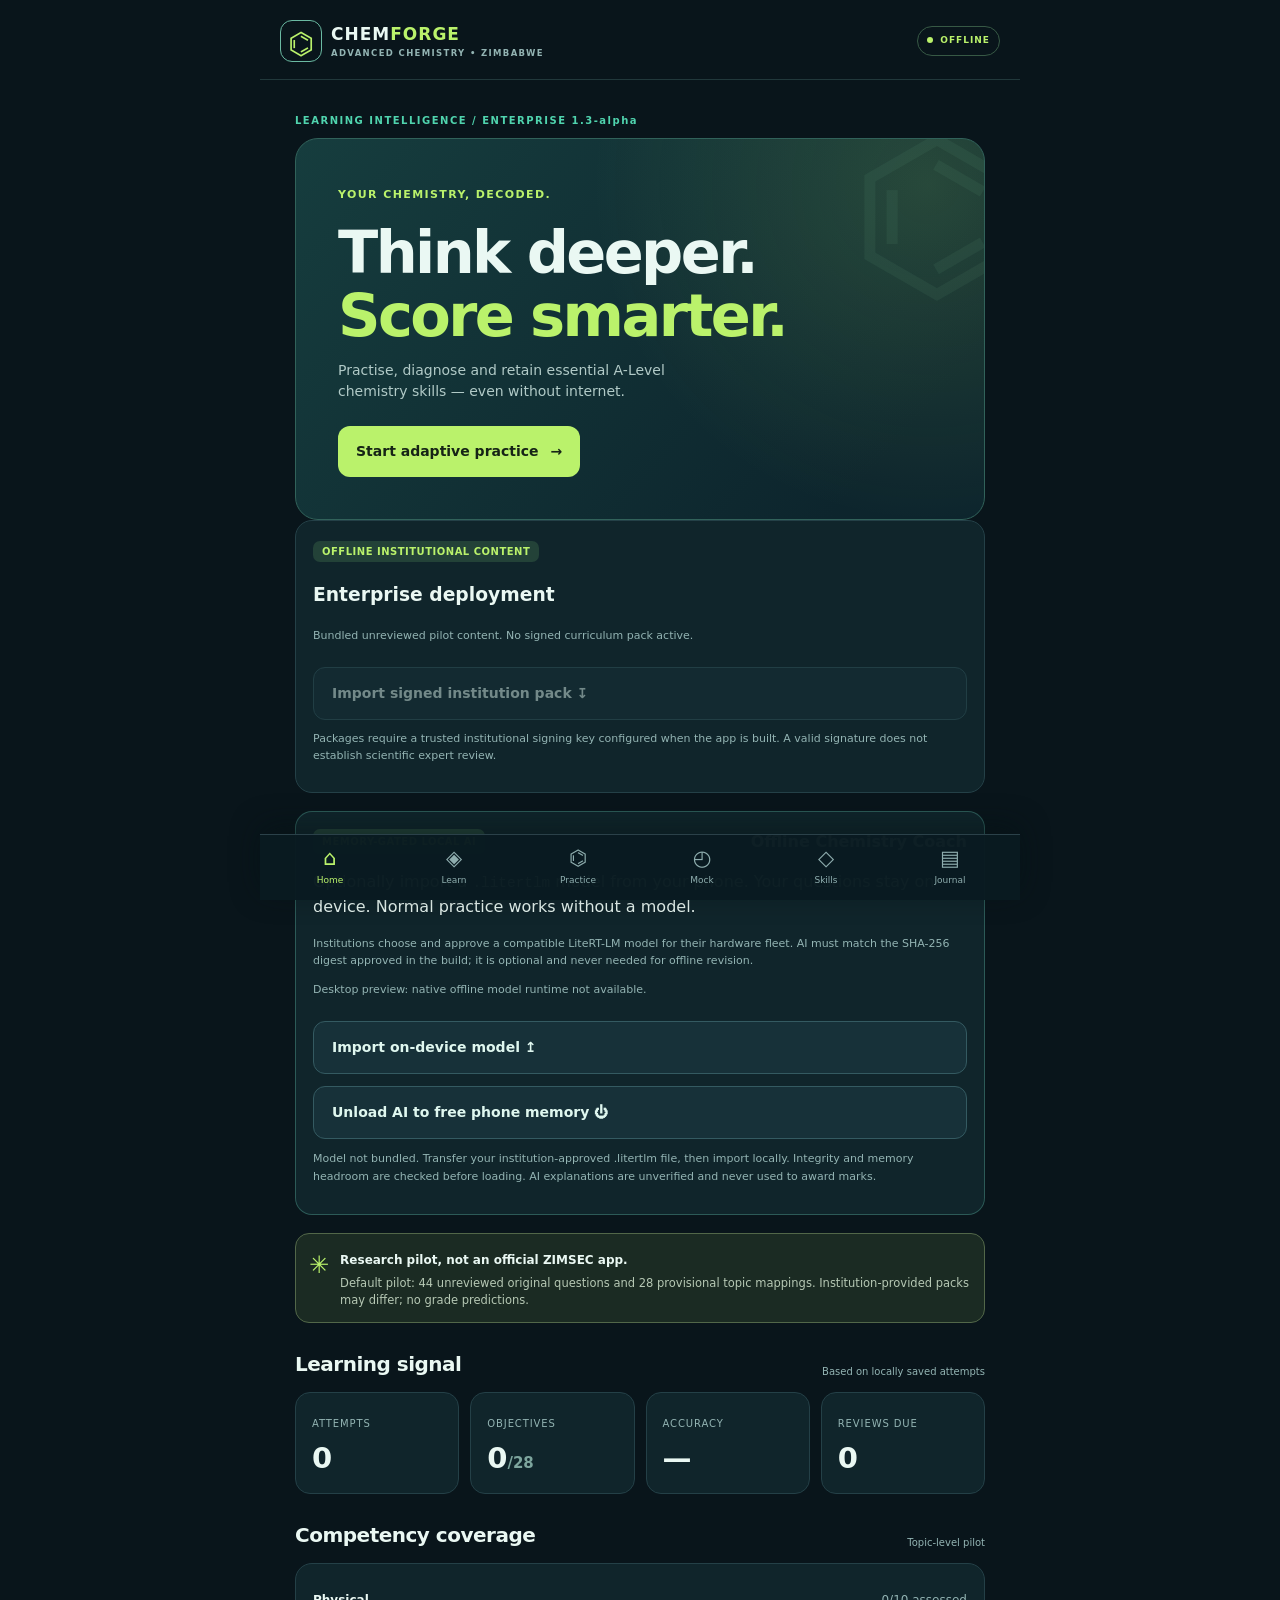
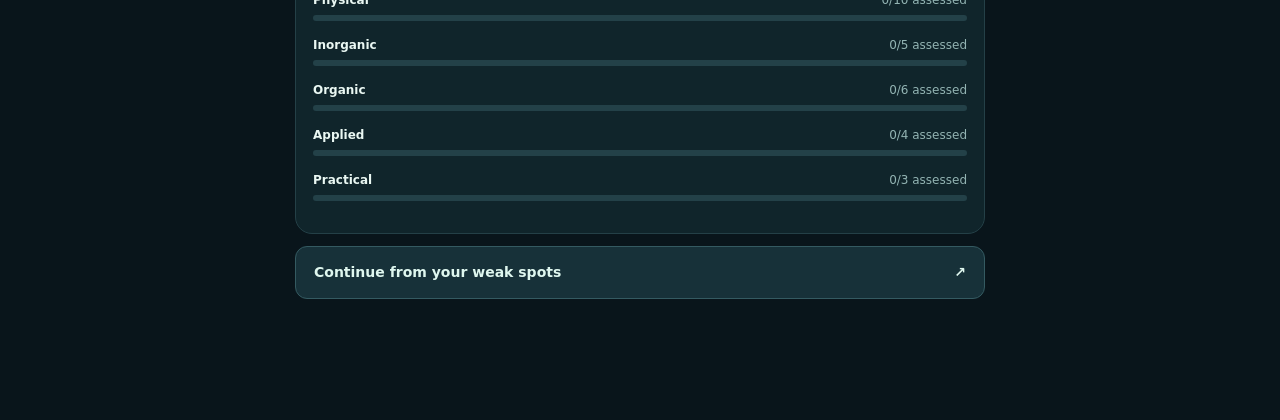
==== app/src/main/assets/index.html @ 0c1d4ecb "feat(android): import CHEMFORGE enterprise offline v1.3 and CI verification" ====
<!doctype html>
<html lang="en">
<head>
<meta charset="utf-8" />
<meta name="viewport" content="width=device-width, initial-scale=1, maximum-scale=5, viewport-fit=cover" />
<meta name="theme-color" content="#09151b" />
<title>CHEMFORGE • Offline Chemistry</title>
<link rel="stylesheet" href="styles.css" />
<script defer src="data.js"></script>
<script defer src="enterprise_pack.js"></script>
<script defer src="enterprise_policy.js"></script>
<script defer src="engine.js"></script>
<script defer src="coach.js"></script>
<script defer src="lessons.js"></script>
<script defer src="mock.js"></script>
<script defer src="app.js"></script>
</head>
<body>
<div class="app">
  <header class="top"><div class="logo"><div class="symbol">⌬</div><div><b>CHEM<span>FORGE</span></b><small>ADVANCED CHEMISTRY • ZIMBABWE</small></div></div><div class="offline"><i></i> OFFLINE</div></header>
  <main id="main">
  <section id="screen-home" class="screen active">
    <div class="eyebrow">LEARNING INTELLIGENCE / ENTERPRISE 1.3-alpha</div>
    <div class="hero"><span class="hero-kicker">YOUR CHEMISTRY, DECODED.</span><h1>Think deeper.<br/><em>Score smarter.</em></h1><p>Practise, diagnose and retain essential A-Level chemistry skills — even without internet.</p><button id="start-study" class="button primary">Start adaptive practice <span>→</span></button></div>
    <div class="card" id="institution-card"><span class="badge">OFFLINE INSTITUTIONAL CONTENT</span><h3>Enterprise deployment</h3>
      <p id="institution-status" class="minor">Pilot content installed. No institutional curriculum pack active.</p>
      <button type="button" id="pack-import" class="button secondary full">Import signed institution pack ↧</button>
      <p class="minor">Packages require a trusted institutional signing key configured when the app is built. A valid signature does not establish scientific expert review.</p>
    </div>
    <div class="card model-card" id="model-card">
      <div class="model-head"><span class="badge">MEMORY-GATED LOCAL AI</span><b>Offline Chemistry Coach</b></div>
      <p>Optionally import a <code>.litertlm</code> model from your phone. Your questions stay on-device. Normal practice works without a model.</p>
      <p class="minor">Institutions choose and approve a compatible LiteRT-LM model for their hardware fleet. AI must match the SHA-256 digest approved in the build; it is optional and never needed for offline revision.</p>
      <p id="model-status" class="minor" aria-live="polite">Checking model availability…</p>
      <button type="button" id="model-import" class="button secondary full">Import on-device model ↥</button>
      <button type="button" id="model-unload" class="button secondary full">Unload AI to free phone memory ⏻</button>
      <p class="minor">Model not bundled. Transfer your institution-approved .litertlm file, then import locally. Integrity and memory headroom are checked before loading. AI explanations are unverified and never used to award marks.</p>
    </div>
    <div class="notice"><span>✳</span><div><b>Research pilot, not an official ZIMSEC app.</b><p>Default pilot: 44 unreviewed original questions and 28 provisional topic mappings. Institution-provided packs may differ; no grade predictions.</p></div></div>
    <div class="sect-heading"><h2>Learning signal</h2><small>Based on locally saved attempts</small></div>
    <div class="stats"><div class="stat"><span>ATTEMPTS</span><b id="stat-attempts">0</b></div><div class="stat"><span>OBJECTIVES</span><b id="stat-assessed">0<small>/28</small></b></div><div class="stat"><span>ACCURACY</span><b id="stat-accuracy">—</b></div><div class="stat"><span>REVIEWS DUE</span><b id="stat-due">0</b></div></div>
    <div class="sect-heading"><h2>Competency coverage</h2><small>Topic-level pilot</small></div>
    <div class="card" id="domain-bars"></div>
    <button id="review-next" class="button secondary full">Continue from your weak spots <span>↗</span></button>
  </section>
  <section id="screen-learn" class="screen">
    <div class="eyebrow">02 / OFFLINE CONCEPT LIBRARY</div><h1 class="page-title">Learn <em>the why.</em></h1>
    <p class="lead">Original editorial micro-lessons for the unreviewed pilot. Institution-provided lessons override them when available. Not a replacement for an authenticated syllabus or expert-reviewed textbook.</p>
    <div class="filters"><label>DISCIPLINE<select id="learn-domain"><option value="All">All disciplines</option><option>Physical</option><option>Inorganic</option><option>Organic</option><option>Applied</option><option>Practical</option></select></label><div><span class="badge" id="lesson-count">0 lessons</span></div></div>
    <div id="lesson-list" aria-live="polite"></div>
  </section>
  <section id="screen-practice" class="screen">
    <div class="eyebrow">03 / ADAPTIVE ASSESSMENT</div><h1 class="page-title">Practice <em>lab.</em></h1><p class="lead">Every response becomes evidence. Core practice works without AI.</p>
    <div class="mode-control" id="modes"><button data-mode="diagnostic" class="active" type="button">Diagnose</button><button data-mode="practice" type="button">Practise</button><button data-mode="exam" type="button">Exam drill</button></div>
    <div class="filters"><label>DISCIPLINE<select id="filter-domain"><option value="All">All subjects</option><option>Physical</option><option>Inorganic</option><option>Organic</option><option>Applied</option><option>Practical</option></select></label><label>PAPER<select id="filter-paper"><option value="All">All papers</option><option value="P1">Paper 1</option><option value="P2">Paper 2</option><option value="P3">Paper 3</option><option value="P4">Paper 4</option></select></label></div>
    <article class="question card" id="question-area" aria-live="polite"></article>
    <section id="feedback" class="card feedback hidden" aria-live="polite"></section>
    <section class="card coach-panel hidden" id="coach-panel" aria-label="Optional offline AI explanation">
      <span class="badge">OPTIONAL • ON-DEVICE AI</span>
      <h3>Ask the Chemistry Coach</h3>
      <p class="minor">Only available after your independent submission. The model offers unverified explanations, not examination marks.</p>
      <textarea id="coach-request" class="input-answer" maxlength="600" placeholder="Explain why my answer was wrong, step by step…"></textarea>
      <button type="button" id="coach-ask" class="button secondary full">Generate an offline explanation →</button>
      <div class="coach-output" id="coach-output" role="status" aria-live="polite"></div>
    </section>
    <button id="next-question" class="button secondary full">Next question <span>→</span></button>
  </section>
  <section id="screen-mock" class="screen">
    <div class="eyebrow">04 / TIMED OFFLINE PRACTICE</div><h1 class="page-title">Mock <em>studio.</em></h1>
    <p class="lead">Original, unreviewed sample questions. This is a timed study drill, not an official ZIMSEC examination or a secure school assessment.</p>
    <div class="card" id="mock-setup">
      <div class="filters"><label>QUESTION TYPE<select id="mock-paper"><option value="P1">Paper 1</option><option value="P2">Paper 2</option><option value="P3">Paper 3</option><option value="P4">Paper 4</option></select></label><label>TIME LIMIT<select id="mock-minutes"><option value="5">5 minutes</option><option value="10" selected>10 minutes</option><option value="15">15 minutes</option><option value="30">30 minutes</option></select></label></div>
      <p class="minor">Up to five questions selected from the installed content. No hints or answers are shown until you finish. Written responses require separate review and are not automatically marked.</p>
      <button id="mock-start" type="button" class="button primary full">Start timed drill →</button>
    </div>
    <div id="mock-running" class="hidden"><div class="mock-progress"><span id="mock-count"></span><span id="mock-timer" role="timer">10:00</span></div><article id="mock-question" class="card question"></article><button id="mock-next" type="button" class="button primary full">Save answer & next →</button><button id="mock-finish" type="button" class="button secondary full">Finish and review answers</button></div>
    <section id="mock-results" class="hidden" aria-live="polite"></section>
  </section>
  <section id="screen-map" class="screen"><div class="eyebrow">05 / CURRICULUM INTELLIGENCE</div><h1 class="page-title">Skill <em>map.</em></h1><p class="lead">Pilot topic-level competencies with prerequisite links. M0–M4 are unvalidated heuristic classifications.</p><div class="map-legend">◌ Unassessed &nbsp; · &nbsp; ● Developing &nbsp; · &nbsp; ✦ Stronger evidence</div><div id="skill-list"></div></section>
  <section id="screen-journal" class="screen"><div class="eyebrow">06 / YOUR EVIDENCE</div><h1 class="page-title">Learning <em>ledger.</em></h1><p class="lead">Your practice record is saved on this device, not uploaded to a server.</p>
    <div class="card storage-card"><h3>My data</h3><p>No account, network access, analytics or cloud sync. Back up your work before uninstalling or clearing app storage.</p><button id="export" class="button primary full">Export JSON backup ↥</button><button id="import" class="button secondary full">Import JSON backup ↧</button><button id="clear-history" class="button destructive full">Clear local history</button><p id="storage-message" class="minor"></p></div>
    <div class="sect-heading"><h2>Recent attempts</h2><small id="journal-count">0 records</small></div><div class="card" id="history-list"></div>
    <div class="integrity"><b>Scientific and assessment limits</b><p>The bundled pilot contains original unreviewed questions, not officially authenticated ZIMSEC materials. Institutional packs require independent scientific review. Multiple choice and numeric answers are machine-marked. Written work is self-reviewed and counted as weaker evidence. Review dates are heuristic estimates.</p><p>Offline answers reside inside the APK. This is not a secure high-stakes examination system and does not include the desktop research-review workbench or local Ollama service.</p></div>
  </section>
  </main>
  <nav class="bottom-nav" aria-label="Main navigation"><button data-screen="home" class="active"><span>⌂</span>Home</button><button data-screen="learn"><span>◈</span>Learn</button><button data-screen="practice"><span>⌬</span>Practice</button><button data-screen="mock"><span>◴</span>Mock</button><button data-screen="map"><span>◇</span>Skills</button><button data-screen="journal"><span>▤</span>Journal</button></nav>
</div>
</body>
</html>
---- app/src/main/assets/styles.css ----
:root{color-scheme:dark;--bg:#09151b;--bg2:#0d1e24;--panel:#10252b;--line:#244047;--text:#eaf8f3;--muted:#93b4b3;--lime:#baf26b;--mint:#50d4ae;--danger:#fa8d86;font:16px/1.5 system-ui,-apple-system,Roboto,'Segoe UI',sans-serif}
*{box-sizing:border-box}html,body{margin:0;min-height:100%;background:var(--bg);color:var(--text)}button,input,select,textarea{font:inherit}button{cursor:pointer}button:disabled{opacity:.48;cursor:default}.app{max-width:760px;margin:auto;min-height:100dvh;padding-bottom:calc(89px + env(safe-area-inset-bottom))}.top{display:flex;align-items:center;justify-content:space-between;gap:8px;padding:20px 20px 17px;border-bottom:1px solid #21383b}.logo{display:flex;align-items:center;gap:9px}.symbol{border:1px solid #6ab9a2;border-radius:12px;color:var(--lime);width:42px;height:42px;display:grid;place-items:center;font-size:30px}.logo b{font-size:17px;letter-spacing:1px}.logo b span{color:var(--lime)}.logo small{display:block;letter-spacing:1.35px;font-weight:650;font-size:8.5px;color:var(--muted)}.offline{color:var(--lime);border:1px solid #375945;border-radius:24px;font-size:9px;letter-spacing:1px;padding:7px 9px;font-weight:800;white-space:nowrap}.offline i{display:inline-block;width:6px;height:6px;background:var(--lime);border-radius:50%;margin-right:3px}.screen{display:none;padding:27px 20px 25px}.screen.active{display:block}.eyebrow{color:var(--mint);letter-spacing:1.5px;font-size:10px;font-weight:750;margin-bottom:10px}.hero{border-radius:23px;padding:30px 23px 25px;background:radial-gradient(circle at 92% 12%,rgba(177,242,112,.15),transparent 47%),linear-gradient(132deg,#163d3e,#0d252d 85%);border:1px solid #31625a;position:relative;overflow:hidden}.hero:after{content:'⌬';position:absolute;font-size:200px;right:-40px;top:-75px;color:rgba(150,242,185,.06);pointer-events:none}.hero-kicker{color:var(--lime);font-size:11px;letter-spacing:1.4px;font-weight:800}.hero h1{font-size:clamp(38px,8.7vw,59px);line-height:1.06;margin:17px 0 13px;font-weight:850;letter-spacing:-2.6px}.hero h1 em,.page-title em{font-style:normal;color:var(--lime)}.hero p{max-width:360px;color:#b1cac7;margin:0 0 24px;font-size:14px}.button{border:0;border-radius:12px;display:inline-flex;gap:12px;justify-content:space-between;align-items:center;padding:15px 18px;font-weight:750;min-height:50px;font-size:14px}.button.primary{background:var(--lime);color:#162416}.button.secondary{background:#173139;color:#dff7ef;border:1px solid #345a61}.button.destructive{background:#372329;color:#ffb7b3;border:1px solid #75404a}.button.full{width:100%;margin-top:12px}.notice{border:1px solid #526749;background:#1b2b23;border-radius:14px;padding:13px;display:flex;gap:11px;margin-top:18px}.notice>span{color:var(--lime);font-size:24px}.notice b{font-size:12px}.notice p{font-size:11.5px;color:#b6c8b4;margin:4px 0 0}.sect-heading{margin:26px 0 13px;display:flex;align-items:end;justify-content:space-between;gap:10px}.sect-heading h2{margin:0;font-size:20px;letter-spacing:-.5px}.sect-heading small{color:var(--muted);font-size:10px;text-align:right}.stats{display:grid;grid-template-columns:repeat(2,minmax(0,1fr));gap:11px}.stat{background:var(--panel);border:1px solid var(--line);border-radius:15px;padding:17px 16px}.stat span{font-size:10px;color:var(--muted);letter-spacing:.9px}.stat>b{display:block;margin-top:7px;font-size:29px;line-height:1.2}.stat b small{font-size:15px;color:#7da59d}.card{background:var(--panel);border:1px solid var(--line);border-radius:17px;padding:17px}.domain-row{margin:10px 0 15px}.domain-label{display:flex;justify-content:space-between;font-size:12px;margin-bottom:6px}.domain-label span{color:var(--muted)}.bar{height:6px;background:#234148;border-radius:8px;overflow:hidden}.bar>div{height:100%;background:linear-gradient(90deg,var(--mint),var(--lime));border-radius:8px}.page-title{font-size:42px;letter-spacing:-1.5px;line-height:1.1;margin:0}.lead{color:var(--muted);font-size:13px;margin:11px 0 23px}.mode-control{display:flex;gap:4px;background:#0f272d;border:1px solid var(--line);border-radius:13px;padding:5px}.mode-control button{background:transparent;border:0;color:var(--muted);border-radius:9px;padding:10px 5px;font-size:12px;flex:1;font-weight:750}.mode-control button.active{background:#2c554a;color:var(--lime)}.filters{display:grid;grid-template-columns:1fr 1fr;gap:10px;margin:16px 0}.filters label{color:var(--muted);font-weight:750;font-size:10px;letter-spacing:1px}.filters select{display:block;margin-top:6px;width:100%;border:1px solid #31505a;background:#0e2028;color:var(--text);border-radius:10px;padding:12px 7px;font-size:13px}.question{margin-top:15px}.question-top{display:flex;justify-content:space-between;flex-wrap:wrap;gap:9px;margin-bottom:14px}.badge{border-radius:7px;background:#234238;color:var(--lime);font-size:10px;font-weight:800;padding:5px 9px;letter-spacing:.5px}.meta{font-size:11px;color:var(--muted)}.question h2{font-size:19px;line-height:1.45;margin:0 0 17px;letter-spacing:-.3px}.choice{display:flex;gap:14px;align-items:flex-start;width:100%;background:#102a30;border:1px solid #31525b;color:var(--text);text-align:left;border-radius:12px;padding:14px;margin:9px 0;font-size:13px}.choice strong{width:25px;height:25px;min-width:25px;border-radius:7px;background:#254149;display:grid;place-items:center;color:var(--lime)}.choice.selected{border-color:var(--lime);background:#22433c}.input-answer{width:100%;background:#091b21;border:1px solid #3c646a;border-radius:11px;padding:14px;color:var(--text);font-size:14px;resize:vertical;min-height:48px}.input-answer:focus{outline:2px solid var(--mint)}textarea.input-answer{min-height:144px}.q-tools{display:flex;gap:8px;align-items:center;flex-wrap:wrap;margin-top:12px}.hint-button{background:none;border:none;color:var(--mint);font-size:13px;padding:8px}.hint-text{font-size:12px;color:var(--muted);padding:10px 0}.feedback{margin-top:13px}.feedback h3{margin:0;font-size:16px}.feedback p{color:#c1d9d3;font-size:13px}.feedback.correct{border-color:#568760}.feedback.incorrect{border-color:#a76a64}.rubric{padding-left:20px;color:#c1d9d3;font-size:12px}.rubric li{margin:8px 0}.review-buttons{display:flex;flex-wrap:wrap;gap:8px}.review-buttons button{background:#18343c;color:var(--text);border:1px solid #44616a;border-radius:9px;padding:9px 13px}.review-buttons button:focus{background:var(--lime);color:var(--bg)}.map-legend{color:var(--muted);font-size:11px;margin:10px 0 20px}.objective{display:flex;justify-content:space-between;gap:12px;padding:13px;border-bottom:1px solid #1e393f}.objective:last-child{border-bottom:0}.objective strong{display:block;font-size:13px}.objective small{color:var(--muted);font-size:11px}.level{border-radius:8px;padding:5px 9px;align-self:center;font-weight:850;font-size:11px;white-space:nowrap}.lv-M0{background:#253a40;color:#94b5b4}.lv-M1{background:#4d2c30;color:#ff9999}.lv-M2{background:#51442b;color:#ffe299}.lv-M3,.lv-M4{background:#2a4c3b;color:var(--lime)}.domain-heading{color:var(--lime);font-size:13px;letter-spacing:1px;margin:25px 0 8px}.storage-card h3{margin:0}.storage-card p,.integrity p{color:var(--muted);font-size:12px}.storage-card button{justify-content:center}.minor{font-size:11px;color:var(--muted)}.history-row{display:flex;gap:13px;justify-content:space-between;padding:13px 0;border-bottom:1px solid #254148}.history-row:last-child{border:0}.history-row strong{font-size:12px}.history-row small{display:block;color:var(--muted);font-size:10px;margin-top:2px}.history-row b{color:var(--lime);font-size:13px}.integrity{margin-top:18px;border:1px solid #435549;background:#172721;padding:16px;border-radius:15px}.integrity b{font-size:13px}.integrity p{line-height:1.6}.hidden{display:none!important}.bottom-nav{position:fixed;z-index:10;bottom:0;left:0;right:0;display:flex;justify-content:center;background:rgba(10,27,33,.98);border-top:1px solid #2b4149;padding:7px max(8px,env(safe-area-inset-left)) calc(9px + env(safe-area-inset-bottom)) max(8px,env(safe-area-inset-right));box-shadow:0 -8px 30px #04111477;max-width:760px;margin:auto}.bottom-nav button{display:flex;flex:1;flex-direction:column;align-items:center;gap:2px;background:transparent;border:0;color:#8eadae;font-size:10px;padding:4px 2px 3px}.bottom-nav button span{font-size:25px;line-height:1.2}.bottom-nav button.active{color:var(--lime)}@media(min-width:720px){.screen{padding:33px 35px}.hero{padding:42px}.stats{grid-template-columns:repeat(4,1fr)}}

/* Local AI controls */
.model-card{margin:18px 0;border:1px solid rgba(98,194,172,.34)}
.model-head{display:flex;justify-content:space-between;align-items:center;gap:10px;flex-wrap:wrap}
.model-card code{font-family:ui-monospace,monospace;font-size:.9em}
.model-card .minor{line-height:1.6}
.coach-panel{margin:16px 0}
.coach-panel h3{margin:11px 0 4px}
.coach-panel textarea{min-height:100px;box-sizing:border-box;width:100%}
.coach-output{white-space:pre-wrap;overflow-wrap:anywhere;margin-top:15px;font-size:14px;line-height:1.7}
.coach-output:empty{display:none}

/* Offline concept library */
.micro-lesson{margin:14px 0}.micro-lesson h2{font-size:19px;margin:15px 0 7px}.micro-lesson h3{font-size:12px;color:var(--lime);margin:16px 0 2px}.micro-lesson p{font-size:13px;color:#d0e9e3;margin:3px 0}.micro-lesson small{font-size:10px;color:var(--muted)}
.bottom-nav button{min-width:0;font-size:9px}.bottom-nav button span{font-size:22px}

/* Study-only mock examination interface */
.mock-progress{display:flex;justify-content:space-between;align-items:center;color:var(--muted);font-size:13px;margin:20px 0 10px}.mock-progress [role=timer]{font-weight:800;color:var(--lime);font-variant-numeric:tabular-nums;font-size:19px}.mock-feedback{margin-top:12px}.mock-feedback p{font-size:12px;color:var(--muted)}.mock-feedback h3{font-size:14px;margin:0}.mock-choice{display:flex;gap:9px;align-items:center;padding:12px;margin:8px 0;border:1px solid #355a61;border-radius:10px}.mock-choice input{accent-color:var(--lime)}.mock-choice span{font-size:13px}.mock-unreviewed{font-size:11px;color:var(--muted)}.bottom-nav button{font-size:9px;padding:4px 1px}.bottom-nav button span{font-size:21px}
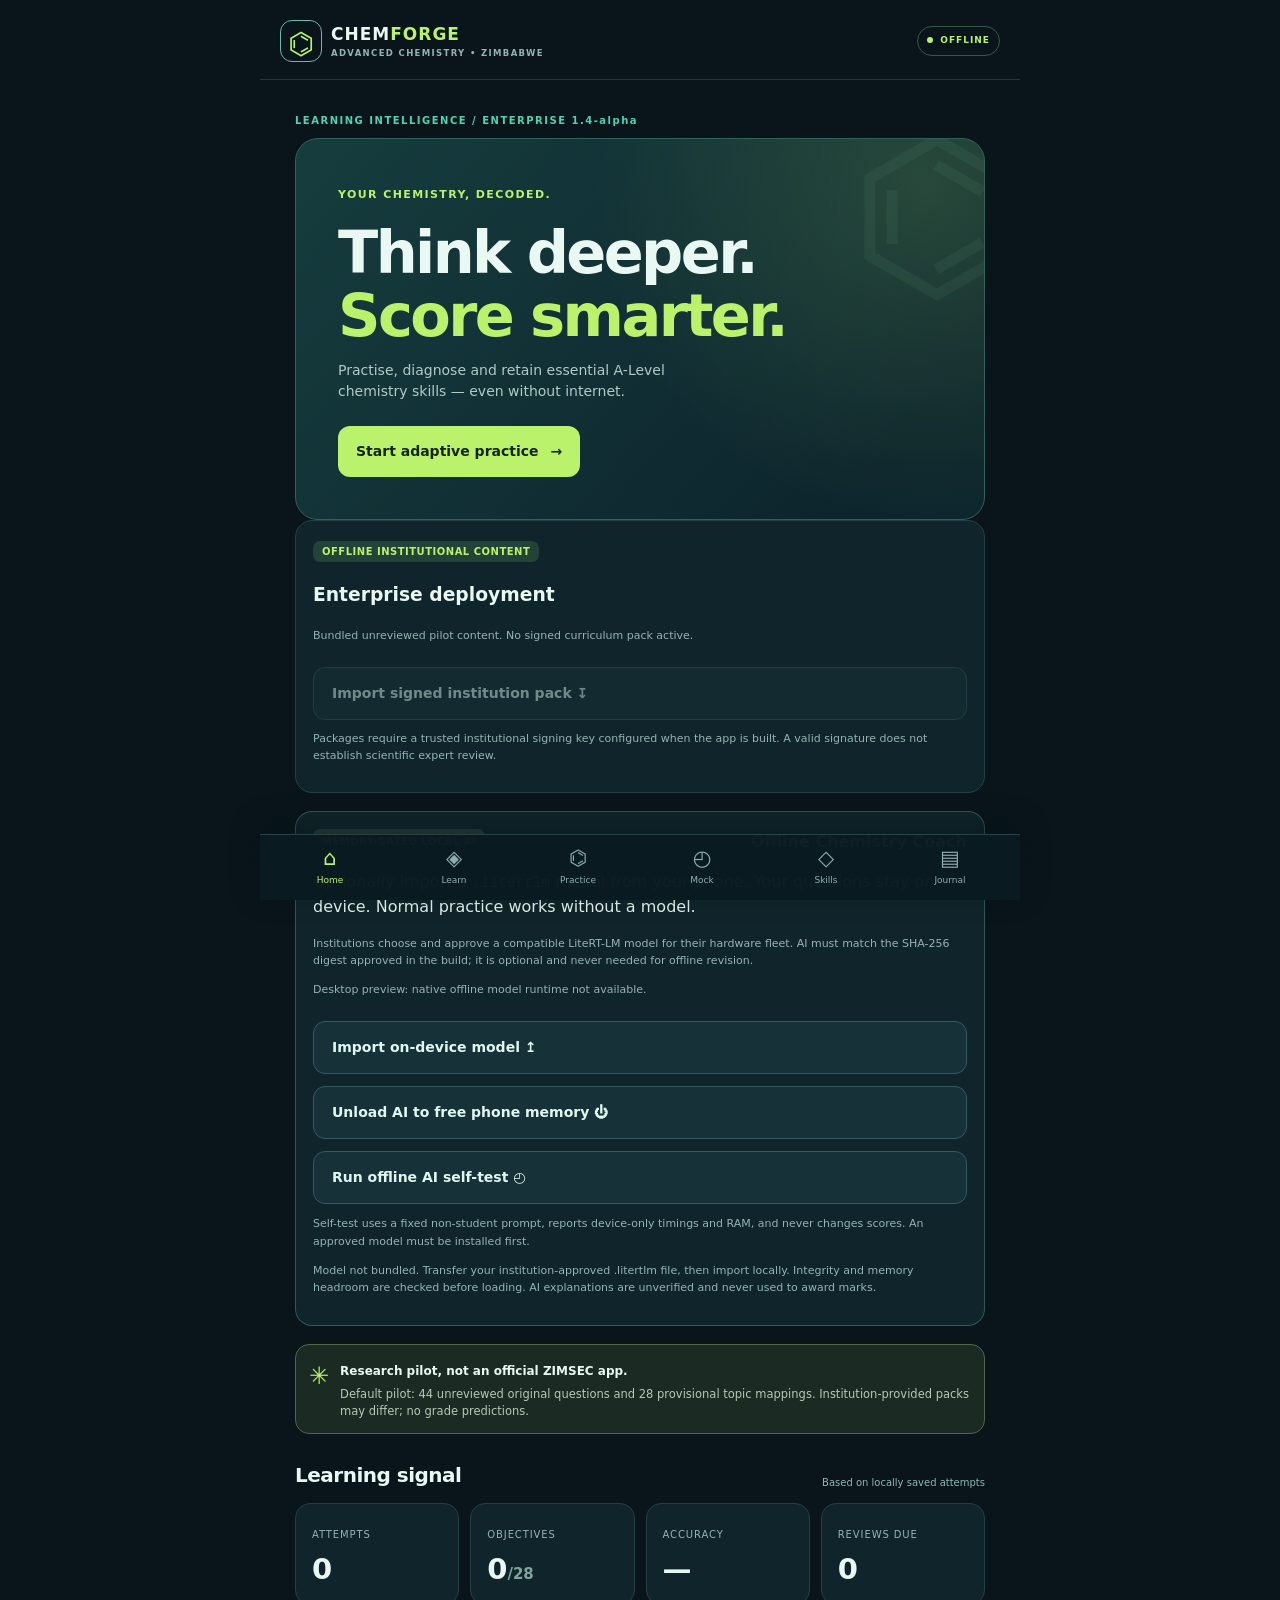
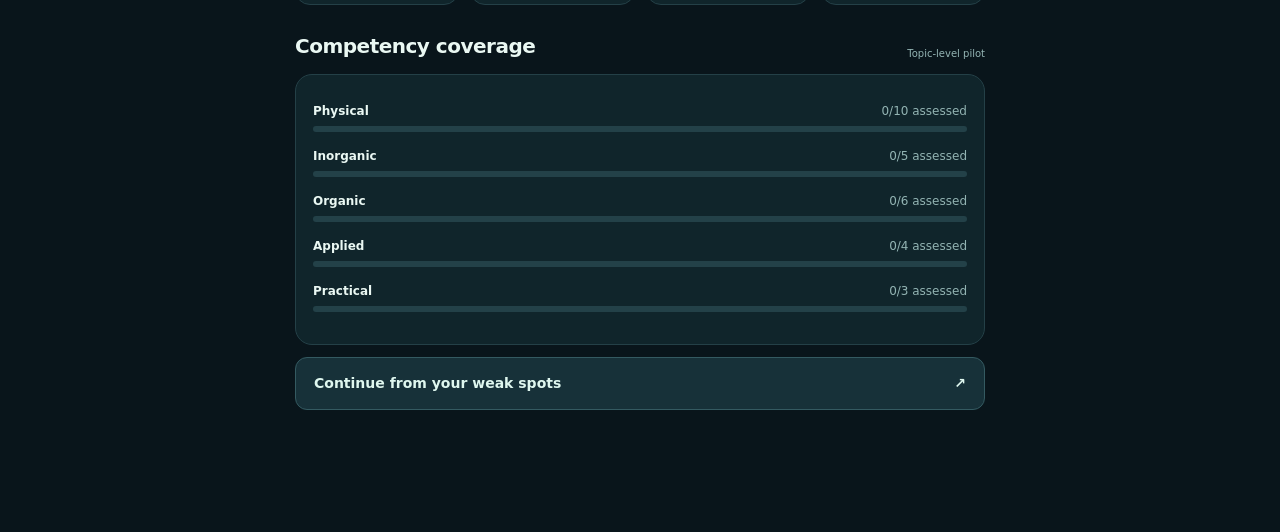
==== commit 29d05963: "feat(android): offline on-device AI inference diagnostic and telemetry v1.4" ====
--- a/app/src/main/assets/index.html
+++ b/app/src/main/assets/index.html
@@ -11,6 +11,7 @@
 <script defer src="enterprise_policy.js"></script>
 <script defer src="engine.js"></script>
 <script defer src="coach.js"></script>
+<script defer src="model_diagnostics.js"></script>
 <script defer src="lessons.js"></script>
 <script defer src="mock.js"></script>
 <script defer src="app.js"></script>
@@ -20,7 +21,7 @@
   <header class="top"><div class="logo"><div class="symbol">⌬</div><div><b>CHEM<span>FORGE</span></b><small>ADVANCED CHEMISTRY • ZIMBABWE</small></div></div><div class="offline"><i></i> OFFLINE</div></header>
   <main id="main">
   <section id="screen-home" class="screen active">
-    <div class="eyebrow">LEARNING INTELLIGENCE / ENTERPRISE 1.3-alpha</div>
+    <div class="eyebrow">LEARNING INTELLIGENCE / ENTERPRISE 1.4-alpha</div>
     <div class="hero"><span class="hero-kicker">YOUR CHEMISTRY, DECODED.</span><h1>Think deeper.<br/><em>Score smarter.</em></h1><p>Practise, diagnose and retain essential A-Level chemistry skills — even without internet.</p><button id="start-study" class="button primary">Start adaptive practice <span>→</span></button></div>
     <div class="card" id="institution-card"><span class="badge">OFFLINE INSTITUTIONAL CONTENT</span><h3>Enterprise deployment</h3>
       <p id="institution-status" class="minor">Pilot content installed. No institutional curriculum pack active.</p>
@@ -34,6 +35,9 @@
       <p id="model-status" class="minor" aria-live="polite">Checking model availability…</p>
       <button type="button" id="model-import" class="button secondary full">Import on-device model ↥</button>
       <button type="button" id="model-unload" class="button secondary full">Unload AI to free phone memory ⏻</button>
+      <button type="button" id="model-benchmark" class="button secondary full">Run offline AI self-test ◴</button>
+      <pre class="model-diagnostics" id="model-diagnostics" role="status" aria-live="polite"></pre>
+      <p class="minor">Self-test uses a fixed non-student prompt, reports device-only timings and RAM, and never changes scores. An approved model must be installed first.</p>
       <p class="minor">Model not bundled. Transfer your institution-approved .litertlm file, then import locally. Integrity and memory headroom are checked before loading. AI explanations are unverified and never used to award marks.</p>
     </div>
     <div class="notice"><span>✳</span><div><b>Research pilot, not an official ZIMSEC app.</b><p>Default pilot: 44 unreviewed original questions and 28 provisional topic mappings. Institution-provided packs may differ; no grade predictions.</p></div></div>
--- a/app/src/main/assets/styles.css
+++ b/app/src/main/assets/styles.css
@@ -12,6 +12,8 @@
 .coach-output{white-space:pre-wrap;overflow-wrap:anywhere;margin-top:15px;font-size:14px;line-height:1.7}
 .coach-output:empty{display:none}
 
+.model-diagnostics{white-space:pre-wrap;overflow-wrap:anywhere;font:12px/1.6 ui-monospace,monospace;color:var(--mint);background:#071b20;border-radius:10px;padding:12px;margin-top:14px}
+.model-diagnostics:empty{display:none}
 /* Offline concept library */
 .micro-lesson{margin:14px 0}.micro-lesson h2{font-size:19px;margin:15px 0 7px}.micro-lesson h3{font-size:12px;color:var(--lime);margin:16px 0 2px}.micro-lesson p{font-size:13px;color:#d0e9e3;margin:3px 0}.micro-lesson small{font-size:10px;color:var(--muted)}
 .bottom-nav button{min-width:0;font-size:9px}.bottom-nav button span{font-size:22px}
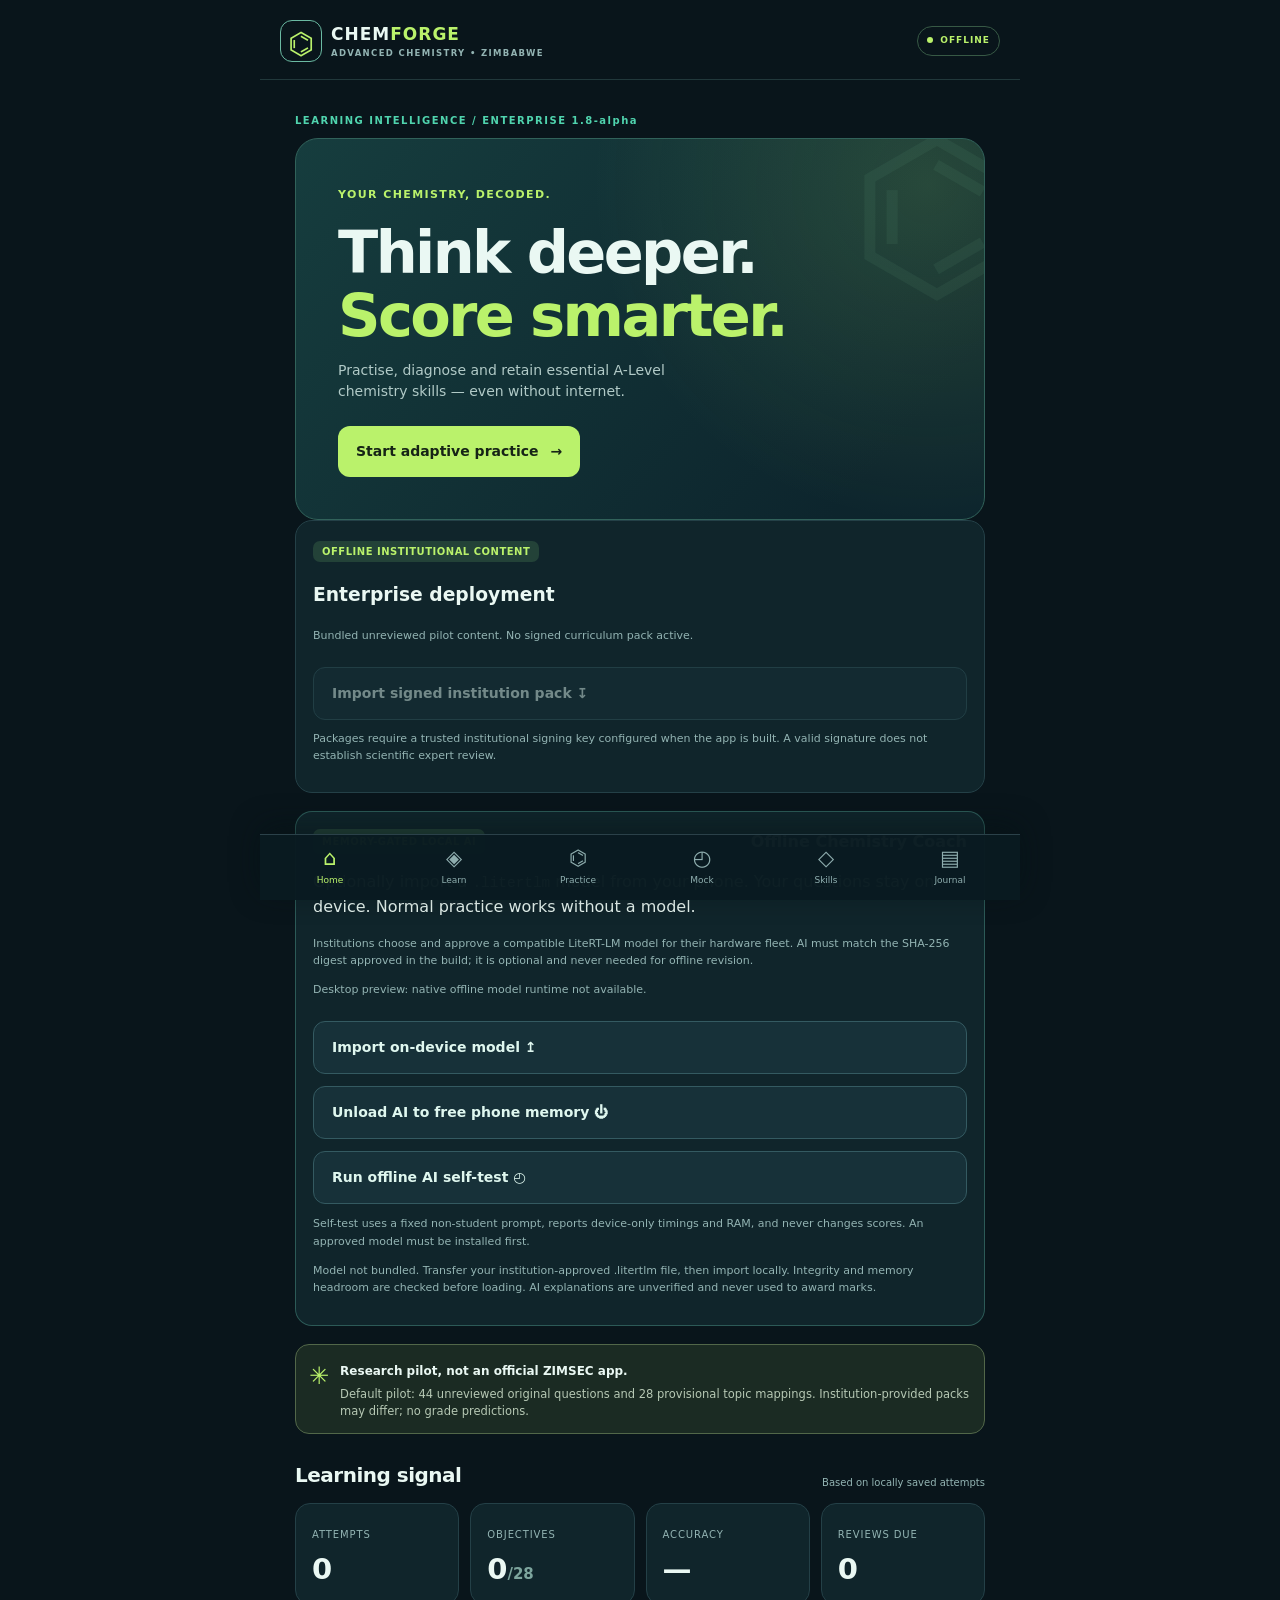
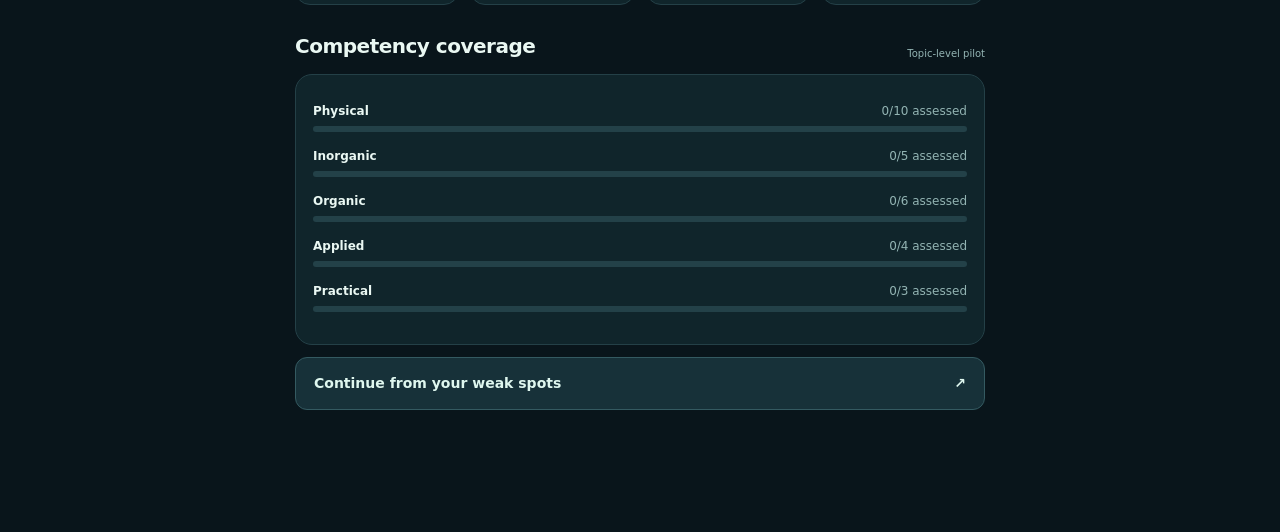
==== commit c6eaeeb9: "feat(android): v1.8 consent-controlled native HTTPS sync variant, offline unchanged" ====
--- a/app/src/main/assets/index.html
+++ b/app/src/main/assets/index.html
@@ -21,7 +21,7 @@
   <header class="top"><div class="logo"><div class="symbol">⌬</div><div><b>CHEM<span>FORGE</span></b><small>ADVANCED CHEMISTRY • ZIMBABWE</small></div></div><div class="offline"><i></i> OFFLINE</div></header>
   <main id="main">
   <section id="screen-home" class="screen active">
-    <div class="eyebrow">LEARNING INTELLIGENCE / ENTERPRISE 1.4-alpha</div>
+    <div class="eyebrow">LEARNING INTELLIGENCE / ENTERPRISE 1.8-alpha</div>
     <div class="hero"><span class="hero-kicker">YOUR CHEMISTRY, DECODED.</span><h1>Think deeper.<br/><em>Score smarter.</em></h1><p>Practise, diagnose and retain essential A-Level chemistry skills — even without internet.</p><button id="start-study" class="button primary">Start adaptive practice <span>→</span></button></div>
     <div class="card" id="institution-card"><span class="badge">OFFLINE INSTITUTIONAL CONTENT</span><h3>Enterprise deployment</h3>
       <p id="institution-status" class="minor">Pilot content installed. No institutional curriculum pack active.</p>
@@ -82,7 +82,7 @@
   </section>
   <section id="screen-map" class="screen"><div class="eyebrow">05 / CURRICULUM INTELLIGENCE</div><h1 class="page-title">Skill <em>map.</em></h1><p class="lead">Pilot topic-level competencies with prerequisite links. M0–M4 are unvalidated heuristic classifications.</p><div class="map-legend">◌ Unassessed &nbsp; · &nbsp; ● Developing &nbsp; · &nbsp; ✦ Stronger evidence</div><div id="skill-list"></div></section>
   <section id="screen-journal" class="screen"><div class="eyebrow">06 / YOUR EVIDENCE</div><h1 class="page-title">Learning <em>ledger.</em></h1><p class="lead">Your practice record is saved on this device, not uploaded to a server.</p>
-    <div class="card storage-card"><h3>My data</h3><p>No account, network access, analytics or cloud sync. Back up your work before uninstalling or clearing app storage.</p><button id="export" class="button primary full">Export JSON backup ↥</button><button id="import" class="button secondary full">Import JSON backup ↧</button><button id="clear-history" class="button destructive full">Clear local history</button><p id="storage-message" class="minor"></p></div>
+    <div class="card storage-card"><h3>My data</h3><p>Your attempts remain encrypted on this device. Offline builds never access the network. Managed connected builds allow one-time, consent-based uploads marked unverified.</p><button id="export" class="button primary full">Export JSON backup ↥</button><button id="sync-now" class="button secondary full" hidden type="button">Send unverified history to my institution ↥</button><button id="import" class="button secondary full">Import JSON backup ↧</button><button id="clear-history" class="button destructive full">Clear local history</button><p id="storage-message" class="minor"></p></div>
     <div class="sect-heading"><h2>Recent attempts</h2><small id="journal-count">0 records</small></div><div class="card" id="history-list"></div>
     <div class="integrity"><b>Scientific and assessment limits</b><p>The bundled pilot contains original unreviewed questions, not officially authenticated ZIMSEC materials. Institutional packs require independent scientific review. Multiple choice and numeric answers are machine-marked. Written work is self-reviewed and counted as weaker evidence. Review dates are heuristic estimates.</p><p>Offline answers reside inside the APK. This is not a secure high-stakes examination system and does not include the desktop research-review workbench or local Ollama service.</p></div>
   </section>
--- a/app/src/main/assets/styles.css
+++ b/app/src/main/assets/styles.css
@@ -20,3 +20,5 @@
 
 /* Study-only mock examination interface */
 .mock-progress{display:flex;justify-content:space-between;align-items:center;color:var(--muted);font-size:13px;margin:20px 0 10px}.mock-progress [role=timer]{font-weight:800;color:var(--lime);font-variant-numeric:tabular-nums;font-size:19px}.mock-feedback{margin-top:12px}.mock-feedback p{font-size:12px;color:var(--muted)}.mock-feedback h3{font-size:14px;margin:0}.mock-choice{display:flex;gap:9px;align-items:center;padding:12px;margin:8px 0;border:1px solid #355a61;border-radius:10px}.mock-choice input{accent-color:var(--lime)}.mock-choice span{font-size:13px}.mock-unreviewed{font-size:11px;color:var(--muted)}.bottom-nav button{font-size:9px;padding:4px 1px}.bottom-nav button span{font-size:21px}
+
+[hidden] { display: none !important; }
